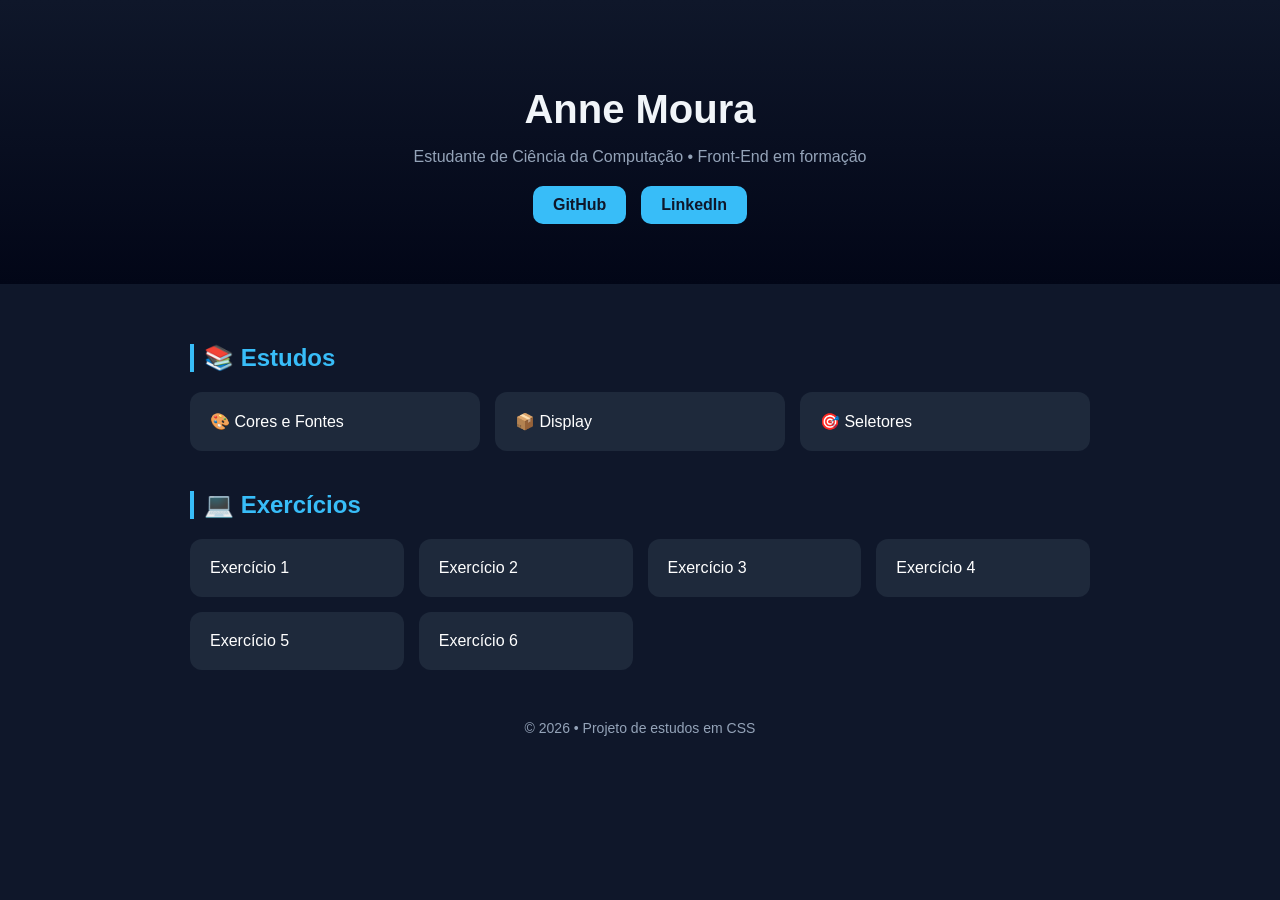
==== index.html @ 5f2bc6cf "corrige links dos exercícios em nova guia" ====
<!DOCTYPE html>
<html lang="pt-BR">
<head>
  <meta charset="UTF-8">
  <meta name="viewport" content="width=device-width, initial-scale=1.0">
  <title>Portfólio CSS</title>

  <style>
    body {
      margin: 0;
      font-family: Arial, sans-serif;
      background: #0f172a;
      color: #f1f5f9;
    }

    header {
      text-align: center;
      padding: 60px 20px;
      background: linear-gradient(180deg, #0f172a, #020617);
    }

    header h1 {
      font-size: 2.5rem;
      margin-bottom: 10px;
    }

    header p {
      color: #94a3b8;
    }

    .container {
      max-width: 900px;
      margin: auto;
      padding: 20px;
    }

    h2 {
      margin-top: 40px;
      margin-bottom: 20px;
      color: #38bdf8;
      border-left: 4px solid #38bdf8;
      padding-left: 10px;
    }

    .cards {
      display: grid;
      grid-template-columns: repeat(auto-fit, minmax(200px, 1fr));
      gap: 15px;
    }

    .card {
      background: #1e293b;
      padding: 20px;
      border-radius: 12px;
      text-decoration: none;
      color: white;
      transition: all 0.25s ease;
      box-shadow: 0 0 0 transparent;
    }

    .card:hover {
      transform: translateY(-8px) scale(1.02);
      background: #334155;
      box-shadow: 0 10px 25px rgba(0, 0, 0, 0.3);
    }

    .links {
      margin-top: 20px;
      display: flex;
      justify-content: center;
      gap: 15px;
    }

    .btn {
      display: inline-block;
      padding: 10px 20px;
      border-radius: 10px;
      background: #38bdf8;
      color: #0f172a;
      text-decoration: none;
      font-weight: bold;
      transition: all 0.2s ease;
    }

    .btn:hover {
      background: #0ea5e9;
      transform: scale(1.08);
    }

    footer {
      text-align: center;
      padding: 30px;
      color: #94a3b8;
      font-size: 14px;
    }
  </style>
</head>

<body>

  <header>
    <h1>Anne Moura</h1>
    <p>Estudante de Ciência da Computação • Front-End em formação</p>

    <div class="links">
      <a href="https://github.com/annemoura" target="_blank" rel="noopener noreferrer" class="btn">GitHub</a>
      <a href="https://www.linkedin.com/in/anne-moura-4a4567319" target="_blank" rel="noopener noreferrer" class="btn">LinkedIn</a>
    </div>
  </header>

  <div class="container">

    <h2>📚 Estudos</h2>
    <div class="cards">
      <a class="card" href="cores-fontes/index.html" target="_blank" rel="noopener noreferrer">🎨 Cores e Fontes</a>
      <a class="card" href="display/index.html" target="_blank" rel="noopener noreferrer">📦 Display</a>
      <a class="card" href="seletores/index.html" target="_blank" rel="noopener noreferrer">🎯 Seletores</a>
    </div>

    <h2>💻 Exercícios</h2>
    <div class="cards">
      <a class="card" href="exercico-css/exercicio-1/index.html" target="_blank" rel="noopener noreferrer">Exercício 1</a>
      <a class="card" href="exercico-css/exercicio-2/index.html" target="_blank" rel="noopener noreferrer">Exercício 2</a>
      <a class="card" href="exercico-css/exercicio-3/index.html" target="_blank" rel="noopener noreferrer">Exercício 3</a>
      <a class="card" href="exercico-css/exercicio-4/index.html" target="_blank" rel="noopener noreferrer">Exercício 4</a>
      <a class="card" href="exercico-css/exercicio-5/index.html" target="_blank" rel="noopener noreferrer">Exercício 5</a>
      <a class="card" href="exercico-css/exercicio-6/index.html" target="_blank" rel="noopener noreferrer">Exercício 6</a>
    </div>

  </div>

  <footer>
    © 2026 • Projeto de estudos em CSS
  </footer>

</body>
</html>
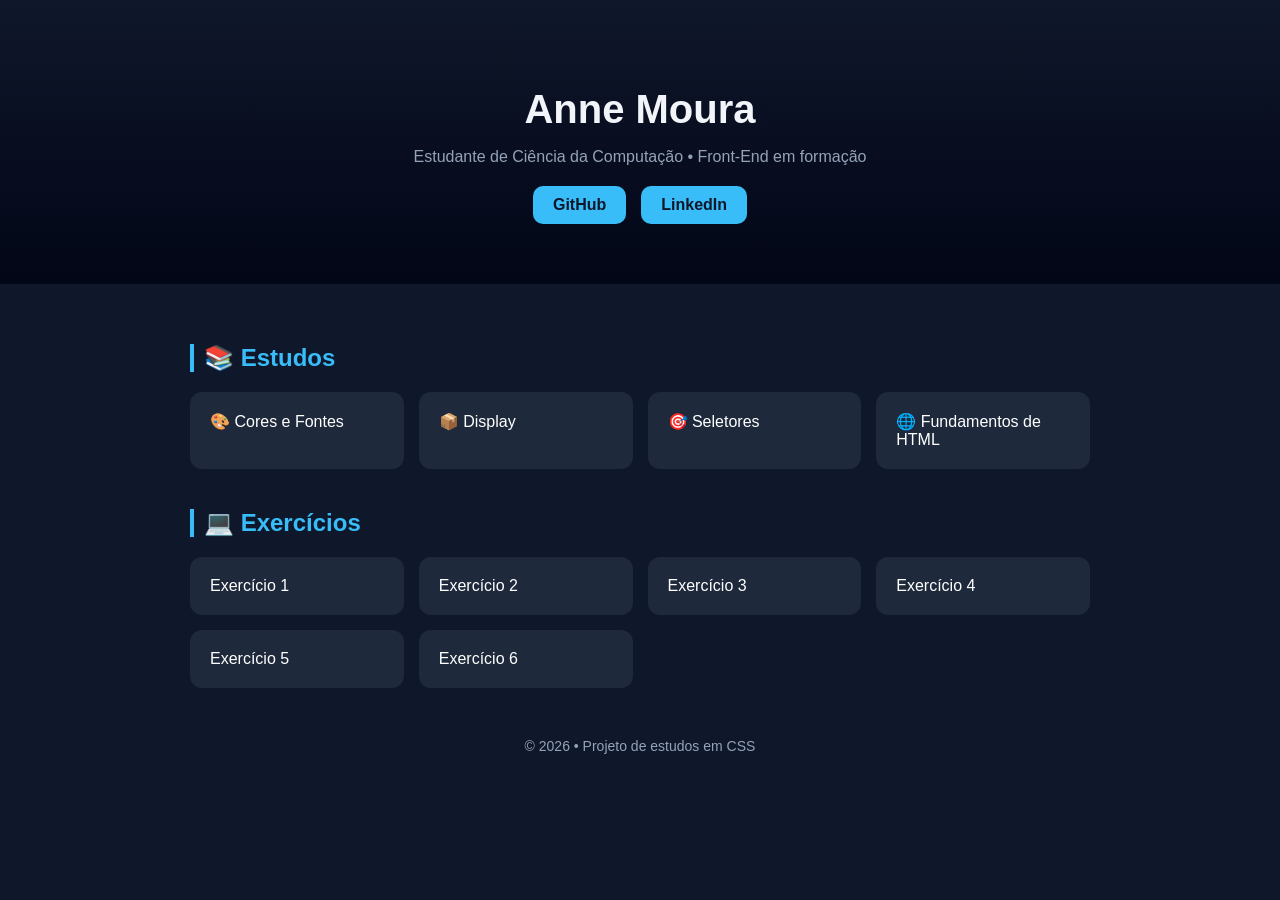
==== commit 8ca862da: "adiciona projeto HTML no portfólio" ====
--- a/index.html
+++ b/index.html
@@ -1,5 +1,6 @@
 <!DOCTYPE html>
 <html lang="pt-BR">
+
 <head>
   <meta charset="UTF-8">
   <meta name="viewport" content="width=device-width, initial-scale=1.0">
@@ -104,7 +105,8 @@
 
     <div class="links">
       <a href="https://github.com/annemoura" target="_blank" rel="noopener noreferrer" class="btn">GitHub</a>
-      <a href="https://www.linkedin.com/in/anne-moura-4a4567319" target="_blank" rel="noopener noreferrer" class="btn">LinkedIn</a>
+      <a href="https://www.linkedin.com/in/anne-moura-4a4567319" target="_blank" rel="noopener noreferrer"
+        class="btn">LinkedIn</a>
     </div>
   </header>
 
@@ -115,16 +117,26 @@
       <a class="card" href="cores-fontes/index.html" target="_blank" rel="noopener noreferrer">🎨 Cores e Fontes</a>
       <a class="card" href="display/index.html" target="_blank" rel="noopener noreferrer">📦 Display</a>
       <a class="card" href="seletores/index.html" target="_blank" rel="noopener noreferrer">🎯 Seletores</a>
+      <a class="card" href="https://annemoura.github.io/Fundamentos-html/" target="_blank" rel="noopener noreferrer">
+        🌐 Fundamentos de HTML
+      </a>
+
     </div>
 
     <h2>💻 Exercícios</h2>
     <div class="cards">
-      <a class="card" href="exercico-css/exercicio-1/index.html" target="_blank" rel="noopener noreferrer">Exercício 1</a>
-      <a class="card" href="exercico-css/exercicio-2/index.html" target="_blank" rel="noopener noreferrer">Exercício 2</a>
-      <a class="card" href="exercico-css/exercicio-3/index.html" target="_blank" rel="noopener noreferrer">Exercício 3</a>
-      <a class="card" href="exercico-css/exercicio-4/index.html" target="_blank" rel="noopener noreferrer">Exercício 4</a>
-      <a class="card" href="exercico-css/exercicio-5/index.html" target="_blank" rel="noopener noreferrer">Exercício 5</a>
-      <a class="card" href="exercico-css/exercicio-6/index.html" target="_blank" rel="noopener noreferrer">Exercício 6</a>
+      <a class="card" href="exercico-css/exercicio-1/index.html" target="_blank" rel="noopener noreferrer">Exercício
+        1</a>
+      <a class="card" href="exercico-css/exercicio-2/index.html" target="_blank" rel="noopener noreferrer">Exercício
+        2</a>
+      <a class="card" href="exercico-css/exercicio-3/index.html" target="_blank" rel="noopener noreferrer">Exercício
+        3</a>
+      <a class="card" href="exercico-css/exercicio-4/index.html" target="_blank" rel="noopener noreferrer">Exercício
+        4</a>
+      <a class="card" href="exercico-css/exercicio-5/index.html" target="_blank" rel="noopener noreferrer">Exercício
+        5</a>
+      <a class="card" href="exercico-css/exercicio-6/index.html" target="_blank" rel="noopener noreferrer">Exercício
+        6</a>
     </div>
 
   </div>
@@ -134,4 +146,5 @@
   </footer>
 
 </body>
+
 </html>
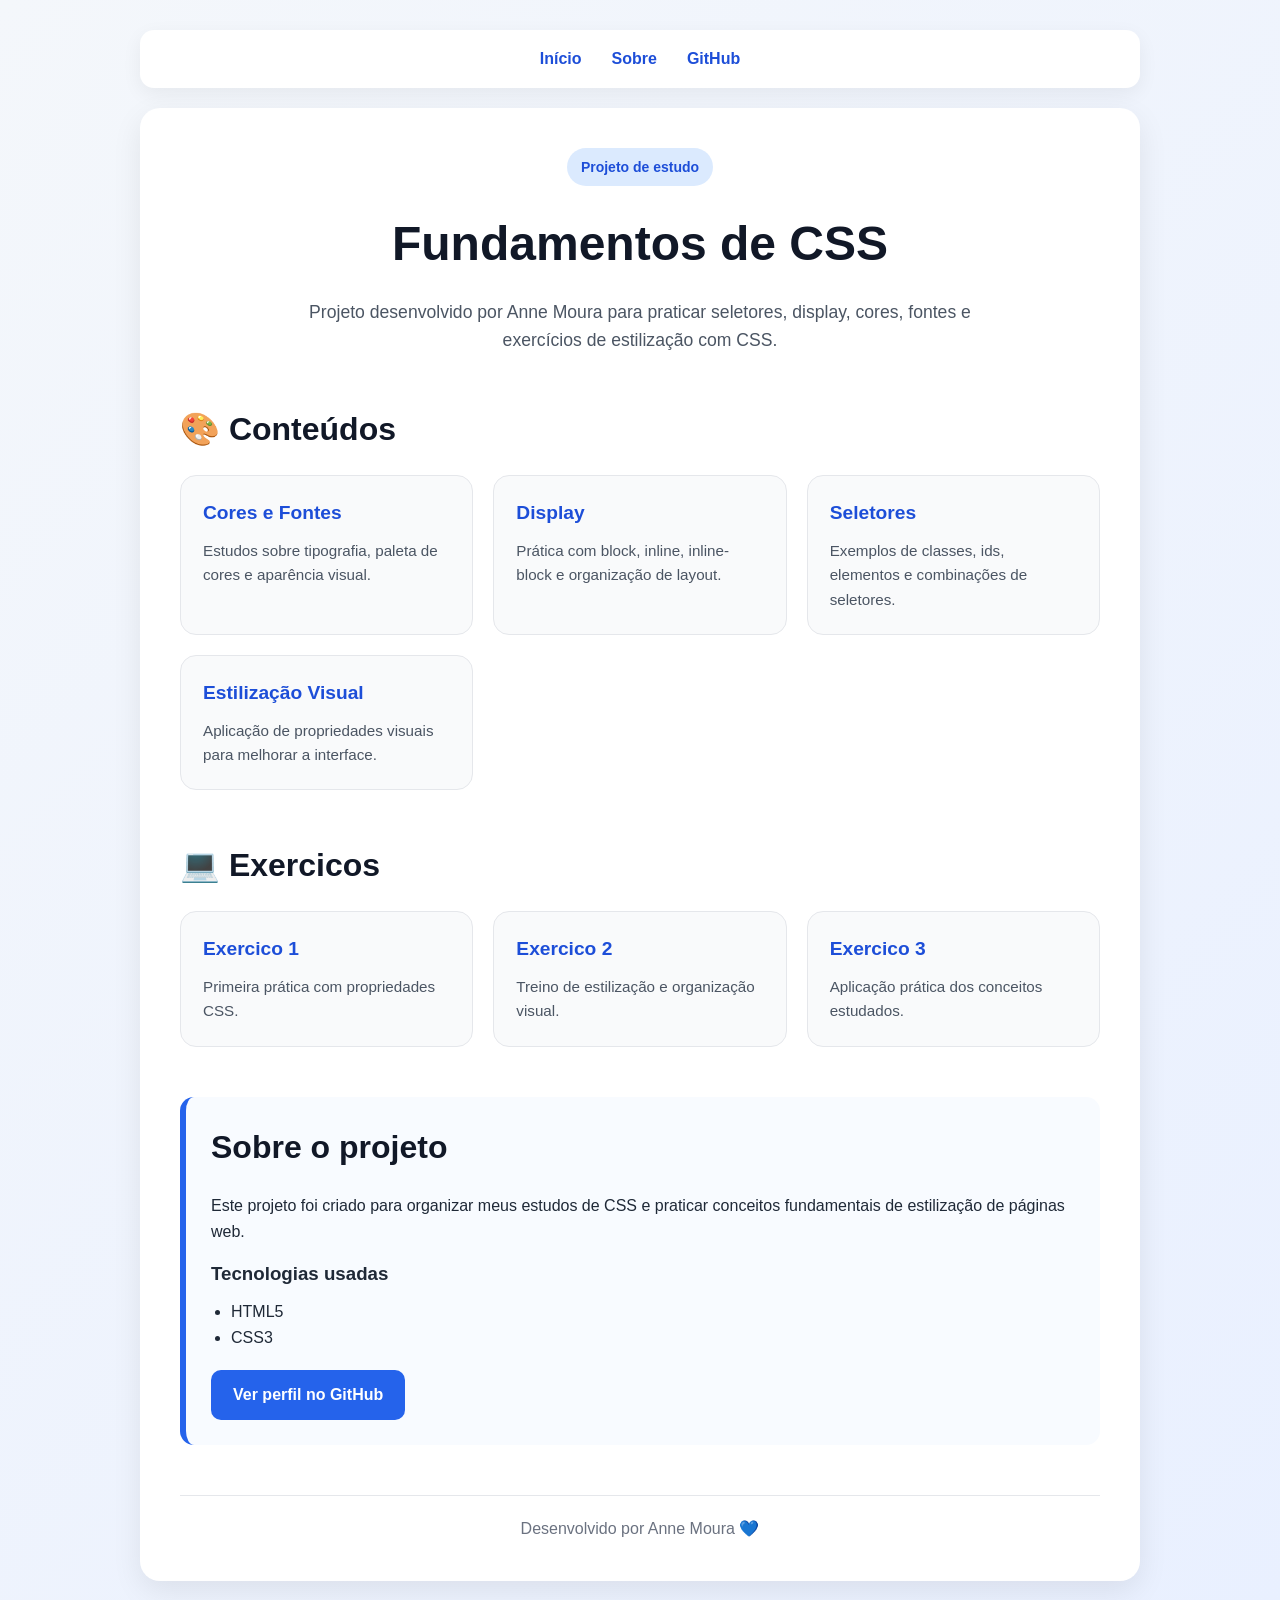
==== commit 78c07c75: "Atualiza página principal do portfolio CSS" ====
--- a/index.html
+++ b/index.html
@@ -1,150 +1,96 @@
 <!DOCTYPE html>
 <html lang="pt-BR">
-
 <head>
   <meta charset="UTF-8">
   <meta name="viewport" content="width=device-width, initial-scale=1.0">
-  <title>Portfólio CSS</title>
+  <title>Fundamentos de CSS</title>
+  <link rel="stylesheet" href="style.css">
+</head>
+<body>
+  <nav class="navbar">
+    <a href="index.html">Início</a>
+    <a href="#sobre">Sobre</a>
+    <a href="https://github.com/annemoura" target="_blank">GitHub</a>
+  </nav>
 
-  <style>
-    body {
-      margin: 0;
-      font-family: Arial, sans-serif;
-      background: #0f172a;
-      color: #f1f5f9;
-    }
+  <main class="container">
+    <header class="hero">
+      <span class="tag">Projeto de estudo</span>
+      <h1>Fundamentos de CSS</h1>
+      <p class="descricao">
+        Projeto desenvolvido por Anne Moura para praticar seletores, display,
+        cores, fontes e exercícios de estilização com CSS.
+      </p>
+    </header>
 
-    header {
-      text-align: center;
-      padding: 60px 20px;
-      background: linear-gradient(180deg, #0f172a, #020617);
-    }
+    <section class="conteudos">
+      <h2>🎨 Conteúdos</h2>
 
-    header h1 {
-      font-size: 2.5rem;
-      margin-bottom: 10px;
-    }
+      <div class="grid-cards">
+        <a class="card" href="cores-fontes/index.html">
+          <h3>Cores e Fontes</h3>
+          <p>Estudos sobre tipografia, paleta de cores e aparência visual.</p>
+        </a>
 
-    header p {
-      color: #94a3b8;
-    }
+        <a class="card" href="display/index.html">
+          <h3>Display</h3>
+          <p>Prática com block, inline, inline-block e organização de layout.</p>
+        </a>
 
-    .container {
-      max-width: 900px;
-      margin: auto;
-      padding: 20px;
-    }
+        <a class="card" href="seletores/index.html">
+          <h3>Seletores</h3>
+          <p>Exemplos de classes, ids, elementos e combinações de seletores.</p>
+        </a>
 
-    h2 {
-      margin-top: 40px;
-      margin-bottom: 20px;
-      color: #38bdf8;
-      border-left: 4px solid #38bdf8;
-      padding-left: 10px;
-    }
+        <a class="card" href="cores-fontes/index.html">
+          <h3>Estilização Visual</h3>
+          <p>Aplicação de propriedades visuais para melhorar a interface.</p>
+        </a>
+      </div>
+    </section>
 
-    .cards {
-      display: grid;
-      grid-template-columns: repeat(auto-fit, minmax(200px, 1fr));
-      gap: 15px;
-    }
+    <section class="conteudos">
+      <h2>💻 Exercicos</h2>
 
-    .card {
-      background: #1e293b;
-      padding: 20px;
-      border-radius: 12px;
-      text-decoration: none;
-      color: white;
-      transition: all 0.25s ease;
-      box-shadow: 0 0 0 transparent;
-    }
+      <div class="grid-cards">
+        <a class="card" href="exercico-css/exercico-1/index.html" target="_blank">
+          <h3>Exercico 1</h3>
+          <p>Primeira prática com propriedades CSS.</p>
+        </a>
 
-    .card:hover {
-      transform: translateY(-8px) scale(1.02);
-      background: #334155;
-      box-shadow: 0 10px 25px rgba(0, 0, 0, 0.3);
-    }
+        <a class="card" href="exercico-css/exercico-2/index.html" target="_blank">
+          <h3>Exercico 2</h3>
+          <p>Treino de estilização e organização visual.</p>
+        </a>
 
-    .links {
-      margin-top: 20px;
-      display: flex;
-      justify-content: center;
-      gap: 15px;
-    }
+        <a class="card" href="exercico-css/exercico-3/index.html" target="_blank">
+          <h3>Exercico 3</h3>
+          <p>Aplicação prática dos conceitos estudados.</p>
+        </a>
+      </div>
+    </section>
 
-    .btn {
-      display: inline-block;
-      padding: 10px 20px;
-      border-radius: 10px;
-      background: #38bdf8;
-      color: #0f172a;
-      text-decoration: none;
-      font-weight: bold;
-      transition: all 0.2s ease;
-    }
+    <section class="sobre" id="sobre">
+      <h2>Sobre o projeto</h2>
+      <p>
+        Este projeto foi criado para organizar meus estudos de CSS e praticar
+        conceitos fundamentais de estilização de páginas web.
+      </p>
 
-    .btn:hover {
-      background: #0ea5e9;
-      transform: scale(1.08);
-    }
+      <h3>Tecnologias usadas</h3>
+      <ul>
+        <li>HTML5</li>
+        <li>CSS3</li>
+      </ul>
 
-    footer {
-      text-align: center;
-      padding: 30px;
-      color: #94a3b8;
-      font-size: 14px;
-    }
-  </style>
-</head>
+      <a href="https://github.com/annemoura" target="_blank" class="botao">
+        Ver perfil no GitHub
+      </a>
+    </section>
 
-<body>
-
-  <header>
-    <h1>Anne Moura</h1>
-    <p>Estudante de Ciência da Computação • Front-End em formação</p>
-
-    <div class="links">
-      <a href="https://github.com/annemoura" target="_blank" rel="noopener noreferrer" class="btn">GitHub</a>
-      <a href="https://www.linkedin.com/in/anne-moura-4a4567319" target="_blank" rel="noopener noreferrer"
-        class="btn">LinkedIn</a>
-    </div>
-  </header>
-
-  <div class="container">
-
-    <h2>📚 Estudos</h2>
-    <div class="cards">
-      <a class="card" href="cores-fontes/index.html" target="_blank" rel="noopener noreferrer">🎨 Cores e Fontes</a>
-      <a class="card" href="display/index.html" target="_blank" rel="noopener noreferrer">📦 Display</a>
-      <a class="card" href="seletores/index.html" target="_blank" rel="noopener noreferrer">🎯 Seletores</a>
-      <a class="card" href="https://annemoura.github.io/Fundamentos-html/" target="_blank" rel="noopener noreferrer">
-        🌐 Fundamentos de HTML
-      </a>
-
-    </div>
-
-    <h2>💻 Exercícios</h2>
-    <div class="cards">
-      <a class="card" href="exercico-css/exercicio-1/index.html" target="_blank" rel="noopener noreferrer">Exercício
-        1</a>
-      <a class="card" href="exercico-css/exercicio-2/index.html" target="_blank" rel="noopener noreferrer">Exercício
-        2</a>
-      <a class="card" href="exercico-css/exercicio-3/index.html" target="_blank" rel="noopener noreferrer">Exercício
-        3</a>
-      <a class="card" href="exercico-css/exercicio-4/index.html" target="_blank" rel="noopener noreferrer">Exercício
-        4</a>
-      <a class="card" href="exercico-css/exercicio-5/index.html" target="_blank" rel="noopener noreferrer">Exercício
-        5</a>
-      <a class="card" href="exercico-css/exercicio-6/index.html" target="_blank" rel="noopener noreferrer">Exercício
-        6</a>
-    </div>
-
-  </div>
-
-  <footer>
-    © 2026 • Projeto de estudos em CSS
-  </footer>
-
+    <footer class="rodape">
+      <p>Desenvolvido por Anne Moura 💙</p>
+    </footer>
+  </main>
 </body>
-
 </html>
--- a/style.css
+++ b/style.css
@@ -0,0 +1,194 @@
+* {
+  margin: 0;
+  padding: 0;
+  box-sizing: border-box;
+}
+
+html {
+  scroll-behavior: smooth;
+}
+
+body {
+  font-family: Arial, Helvetica, sans-serif;
+  background: linear-gradient(135deg, #f4f7fb, #e9f0ff);
+  color: #1f2937;
+  line-height: 1.6;
+  padding: 30px 20px;
+}
+
+.navbar {
+  max-width: 1000px;
+  margin: 0 auto 20px;
+  background: #ffffff;
+  border-radius: 14px;
+  padding: 16px 24px;
+  box-shadow: 0 6px 20px rgba(0, 0, 0, 0.06);
+  display: flex;
+  justify-content: center;
+  gap: 30px;
+  flex-wrap: wrap;
+}
+
+.navbar a {
+  text-decoration: none;
+  color: #1d4ed8;
+  font-weight: bold;
+  transition: 0.2s ease;
+}
+
+.navbar a:hover {
+  color: #0f3ea8;
+  text-decoration: underline;
+}
+
+.container {
+  max-width: 1000px;
+  margin: 0 auto;
+  background: #ffffff;
+  border-radius: 20px;
+  padding: 40px;
+  box-shadow: 0 10px 30px rgba(0, 0, 0, 0.08);
+}
+
+.hero {
+  text-align: center;
+  margin-bottom: 50px;
+}
+
+.tag {
+  display: inline-block;
+  background-color: #dbeafe;
+  color: #1d4ed8;
+  font-size: 14px;
+  font-weight: bold;
+  padding: 8px 14px;
+  border-radius: 999px;
+  margin-bottom: 20px;
+}
+
+.hero h1 {
+  font-size: 3rem;
+  color: #111827;
+  margin-bottom: 15px;
+}
+
+.descricao {
+  font-size: 1.1rem;
+  color: #4b5563;
+  max-width: 700px;
+  margin: 0 auto;
+}
+
+.conteudos {
+  margin-bottom: 50px;
+}
+
+.conteudos h2,
+.sobre h2 {
+  font-size: 2rem;
+  margin-bottom: 20px;
+  color: #111827;
+}
+
+.grid-cards {
+  display: grid;
+  grid-template-columns: repeat(auto-fit, minmax(220px, 1fr));
+  gap: 20px;
+}
+
+.card {
+  background: #f9fafb;
+  border: 1px solid #e5e7eb;
+  border-radius: 16px;
+  padding: 22px;
+  text-decoration: none;
+  color: inherit;
+  transition: transform 0.25s ease, box-shadow 0.25s ease, border-color 0.25s ease;
+}
+
+.card:hover {
+  transform: translateY(-6px);
+  box-shadow: 0 10px 20px rgba(29, 78, 216, 0.12);
+  border-color: #93c5fd;
+}
+
+.card h3 {
+  color: #1d4ed8;
+  margin-bottom: 10px;
+  font-size: 1.2rem;
+}
+
+.card p {
+  color: #4b5563;
+  font-size: 0.95rem;
+}
+
+.sobre {
+  background: #f8fbff;
+  border-left: 6px solid #2563eb;
+  padding: 25px;
+  border-radius: 14px;
+  margin-bottom: 50px;
+}
+
+.sobre p {
+  margin-bottom: 15px;
+}
+
+.sobre h3 {
+  margin-bottom: 10px;
+  color: #1f2937;
+}
+
+.sobre ul {
+  margin-left: 20px;
+  margin-bottom: 20px;
+}
+
+.botao {
+  display: inline-block;
+  background: #2563eb;
+  color: white;
+  text-decoration: none;
+  padding: 12px 22px;
+  border-radius: 10px;
+  font-weight: bold;
+  transition: background 0.25s ease, transform 0.25s ease;
+}
+
+.botao:hover {
+  background: #1d4ed8;
+  transform: scale(1.03);
+}
+
+.rodape {
+  text-align: center;
+  margin-top: 40px;
+  padding-top: 20px;
+  border-top: 1px solid #e5e7eb;
+  color: #6b7280;
+}
+
+@media (max-width: 768px) {
+  body {
+    padding: 20px 14px;
+  }
+
+  .container {
+    padding: 25px;
+  }
+
+  .hero h1 {
+    font-size: 2.2rem;
+  }
+
+  .conteudos h2,
+  .sobre h2 {
+    font-size: 1.5rem;
+  }
+
+  .navbar {
+    gap: 16px;
+    padding: 14px;
+  }
+}
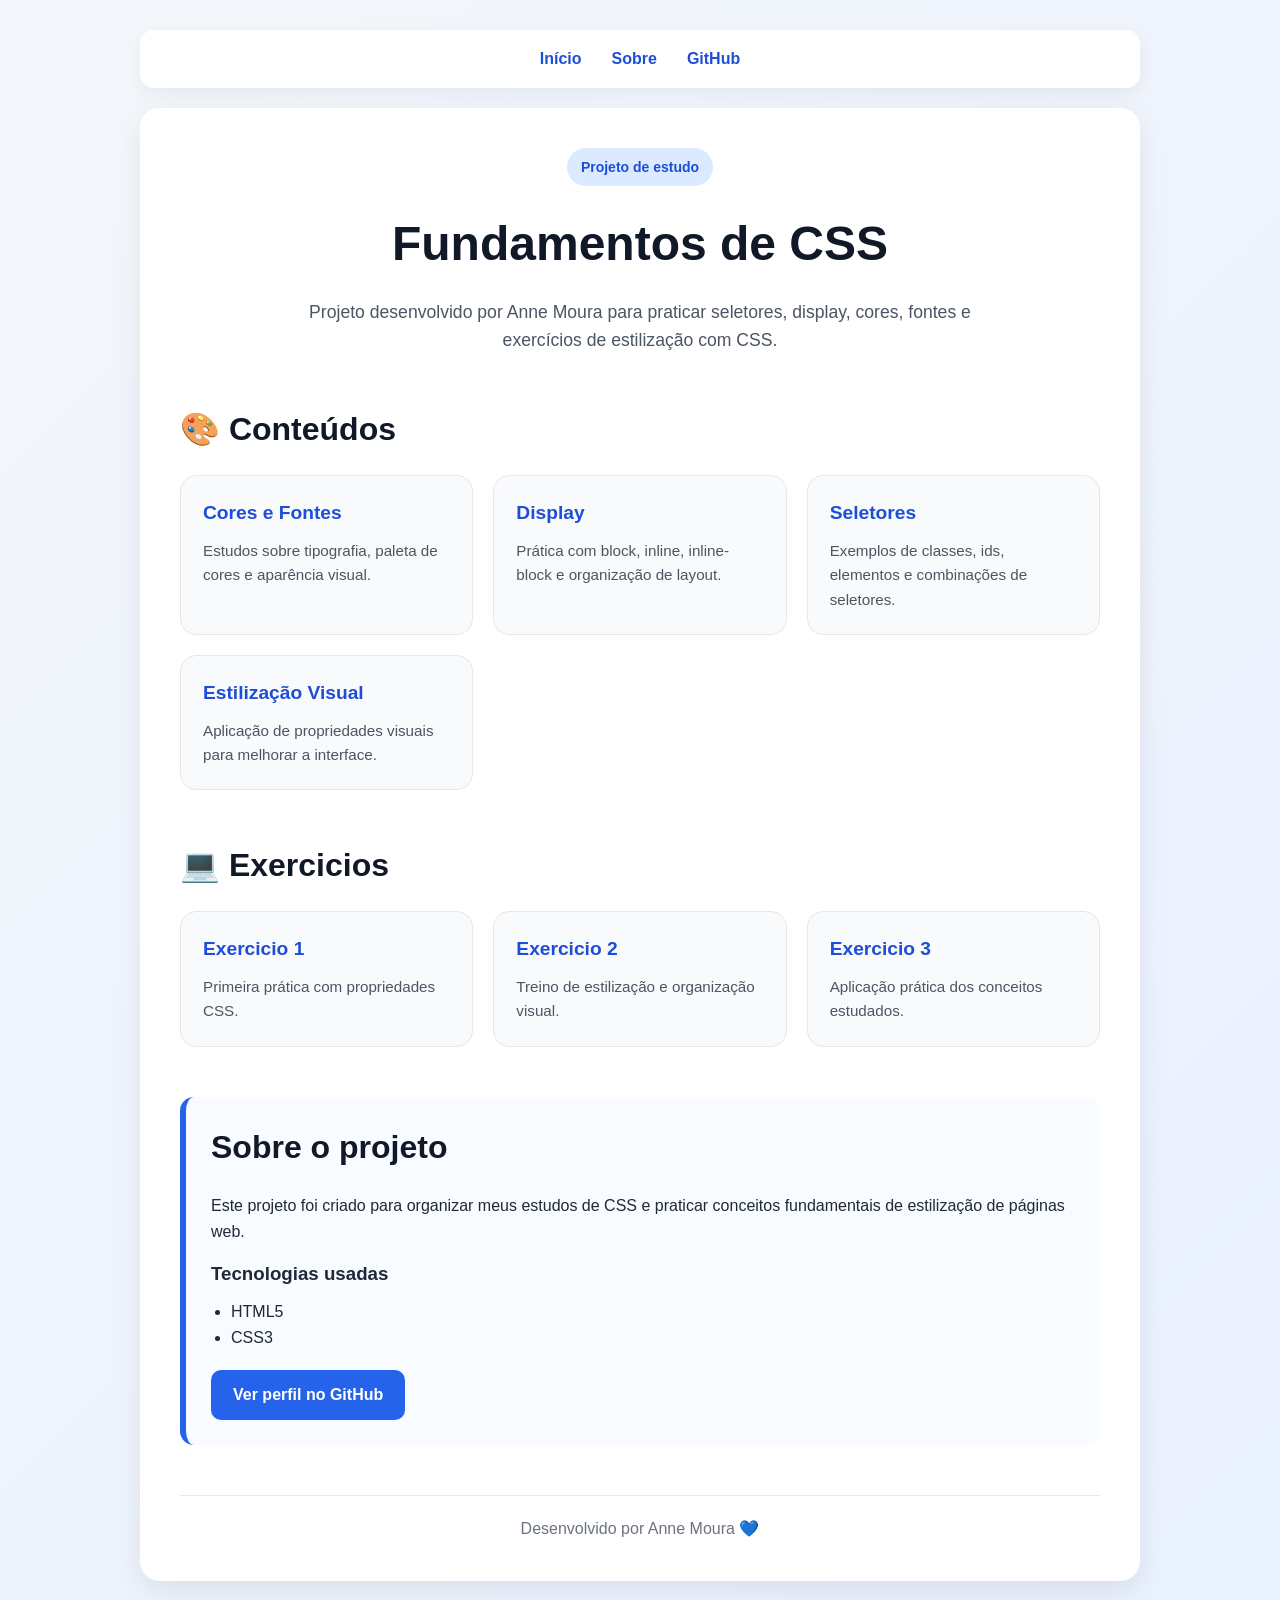
==== commit ec1c94fd: "Corrige links exercicios" ====
--- a/index.html
+++ b/index.html
@@ -7,6 +7,7 @@
   <link rel="stylesheet" href="style.css">
 </head>
 <body>
+
   <nav class="navbar">
     <a href="index.html">Início</a>
     <a href="#sobre">Sobre</a>
@@ -14,6 +15,7 @@
   </nav>
 
   <main class="container">
+
     <header class="hero">
       <span class="tag">Projeto de estudo</span>
       <h1>Fundamentos de CSS</h1>
@@ -27,6 +29,7 @@
       <h2>🎨 Conteúdos</h2>
 
       <div class="grid-cards">
+
         <a class="card" href="cores-fontes/index.html">
           <h3>Cores e Fontes</h3>
           <p>Estudos sobre tipografia, paleta de cores e aparência visual.</p>
@@ -42,31 +45,36 @@
           <p>Exemplos de classes, ids, elementos e combinações de seletores.</p>
         </a>
 
-        <a class="card" href="cores-fontes/index.html">
+        
+        <a class="card" href="css-inline-externo-interno/index.html">
           <h3>Estilização Visual</h3>
           <p>Aplicação de propriedades visuais para melhorar a interface.</p>
         </a>
+
       </div>
     </section>
 
     <section class="conteudos">
-      <h2>💻 Exercicos</h2>
+      <h2>💻 Exercicios</h2>
 
       <div class="grid-cards">
-        <a class="card" href="exercico-css/exercico-1/index.html" target="_blank">
-          <h3>Exercico 1</h3>
+
+        
+        <a class="card" href="exercicio-css/exercicio-1/index.html" target="_blank">
+          <h3>Exercicio 1</h3>
           <p>Primeira prática com propriedades CSS.</p>
         </a>
 
-        <a class="card" href="exercico-css/exercico-2/index.html" target="_blank">
-          <h3>Exercico 2</h3>
+        <a class="card" href="exercicio-css/exercicio-2/index.html" target="_blank">
+          <h3>Exercicio 2</h3>
           <p>Treino de estilização e organização visual.</p>
         </a>
 
-        <a class="card" href="exercico-css/exercico-3/index.html" target="_blank">
-          <h3>Exercico 3</h3>
+        <a class="card" href="exercicio-css/exercicio-3/index.html" target="_blank">
+          <h3>Exercicio 3</h3>
           <p>Aplicação prática dos conceitos estudados.</p>
         </a>
+
       </div>
     </section>
 
@@ -91,6 +99,8 @@
     <footer class="rodape">
       <p>Desenvolvido por Anne Moura 💙</p>
     </footer>
+
   </main>
+
 </body>
 </html>
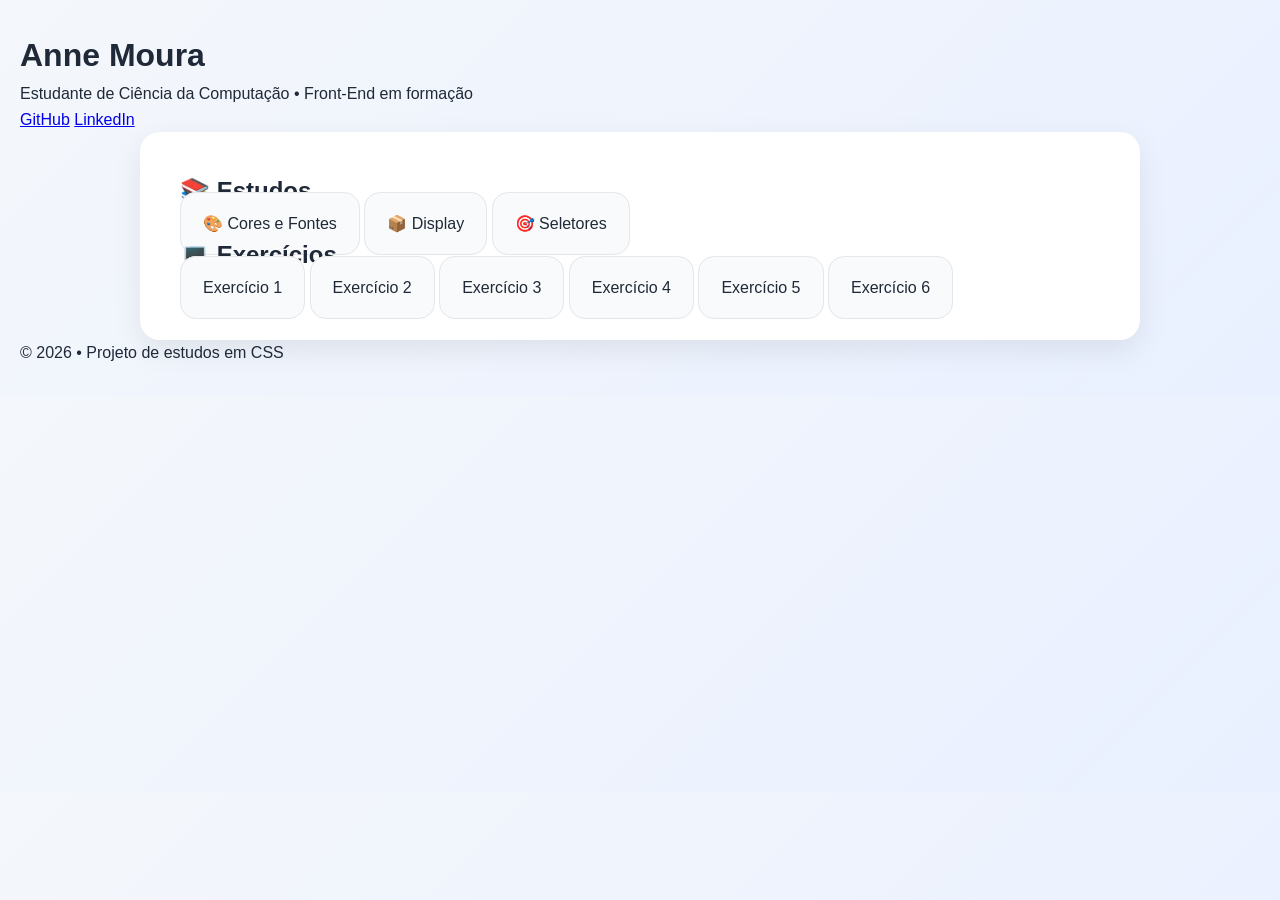
==== commit 1f6a1f0c: "Corrige links exercicios" ====
--- a/index.html
+++ b/index.html
@@ -3,104 +3,48 @@
 <head>
   <meta charset="UTF-8">
   <meta name="viewport" content="width=device-width, initial-scale=1.0">
-  <title>Fundamentos de CSS</title>
+  <title>Portfólio CSS</title>
+
   <link rel="stylesheet" href="style.css">
 </head>
+
 <body>
 
-  <nav class="navbar">
-    <a href="index.html">Início</a>
-    <a href="#sobre">Sobre</a>
-    <a href="https://github.com/annemoura" target="_blank">GitHub</a>
-  </nav>
+  <header>
+    <h1>Anne Moura</h1>
+    <p>Estudante de Ciência da Computação • Front-End em formação</p>
 
-  <main class="container">
+    <div class="links">
+      <a href="https://github.com/annemoura" target="_blank" rel="noopener noreferrer" class="btn">GitHub</a>
+      <a href="https://www.linkedin.com/in/anne-moura-4a4567319" target="_blank" rel="noopener noreferrer" class="btn">LinkedIn</a>
+    </div>
+  </header>
 
-    <header class="hero">
-      <span class="tag">Projeto de estudo</span>
-      <h1>Fundamentos de CSS</h1>
-      <p class="descricao">
-        Projeto desenvolvido por Anne Moura para praticar seletores, display,
-        cores, fontes e exercícios de estilização com CSS.
-      </p>
-    </header>
+  <div class="container">
 
-    <section class="conteudos">
-      <h2>🎨 Conteúdos</h2>
+    <h2>📚 Estudos</h2>
+    <div class="cards">
+      <a class="card" href="cores-fontes/index.html" target="_blank" rel="noopener noreferrer">🎨 Cores e Fontes</a>
+      <a class="card" href="display/index.html" target="_blank" rel="noopener noreferrer">📦 Display</a>
+      <a class="card" href="seletores/index.html" target="_blank" rel="noopener noreferrer">🎯 Seletores</a>
+      
+    </div>
 
-      <div class="grid-cards">
+    <h2>💻 Exercícios</h2>
+    <div class="cards">
+      <a class="card" href="exercico-css/exercicio-1/index.html" target="_blank" rel="noopener noreferrer">Exercício 1</a>
+      <a class="card" href="exercico-css/exercicio-2/index.html" target="_blank" rel="noopener noreferrer">Exercício 2</a>
+      <a class="card" href="exercico-css/exercicio-3/index.html" target="_blank" rel="noopener noreferrer">Exercício 3</a>
+      <a class="card" href="exercico-css/exercicio-4/index.html" target="_blank" rel="noopener noreferrer">Exercício 4</a>
+      <a class="card" href="exercico-css/exercicio-5/index.html" target="_blank" rel="noopener noreferrer">Exercício 5</a>
+      <a class="card" href="exercico-css/exercicio-6/index.html" target="_blank" rel="noopener noreferrer">Exercício 6</a>
+    </div>
 
-        <a class="card" href="cores-fontes/index.html">
-          <h3>Cores e Fontes</h3>
-          <p>Estudos sobre tipografia, paleta de cores e aparência visual.</p>
-        </a>
+  </div>
 
-        <a class="card" href="display/index.html">
-          <h3>Display</h3>
-          <p>Prática com block, inline, inline-block e organização de layout.</p>
-        </a>
-
-        <a class="card" href="seletores/index.html">
-          <h3>Seletores</h3>
-          <p>Exemplos de classes, ids, elementos e combinações de seletores.</p>
-        </a>
-
-        
-        <a class="card" href="css-inline-externo-interno/index.html">
-          <h3>Estilização Visual</h3>
-          <p>Aplicação de propriedades visuais para melhorar a interface.</p>
-        </a>
-
-      </div>
-    </section>
-
-    <section class="conteudos">
-      <h2>💻 Exercicios</h2>
-
-      <div class="grid-cards">
-
-        
-        <a class="card" href="exercicio-css/exercicio-1/index.html" target="_blank">
-          <h3>Exercicio 1</h3>
-          <p>Primeira prática com propriedades CSS.</p>
-        </a>
-
-        <a class="card" href="exercicio-css/exercicio-2/index.html" target="_blank">
-          <h3>Exercicio 2</h3>
-          <p>Treino de estilização e organização visual.</p>
-        </a>
-
-        <a class="card" href="exercicio-css/exercicio-3/index.html" target="_blank">
-          <h3>Exercicio 3</h3>
-          <p>Aplicação prática dos conceitos estudados.</p>
-        </a>
-
-      </div>
-    </section>
-
-    <section class="sobre" id="sobre">
-      <h2>Sobre o projeto</h2>
-      <p>
-        Este projeto foi criado para organizar meus estudos de CSS e praticar
-        conceitos fundamentais de estilização de páginas web.
-      </p>
-
-      <h3>Tecnologias usadas</h3>
-      <ul>
-        <li>HTML5</li>
-        <li>CSS3</li>
-      </ul>
-
-      <a href="https://github.com/annemoura" target="_blank" class="botao">
-        Ver perfil no GitHub
-      </a>
-    </section>
-
-    <footer class="rodape">
-      <p>Desenvolvido por Anne Moura 💙</p>
-    </footer>
-
-  </main>
+  <footer>
+    © 2026 • Projeto de estudos em CSS
+  </footer>
 
 </body>
 </html>
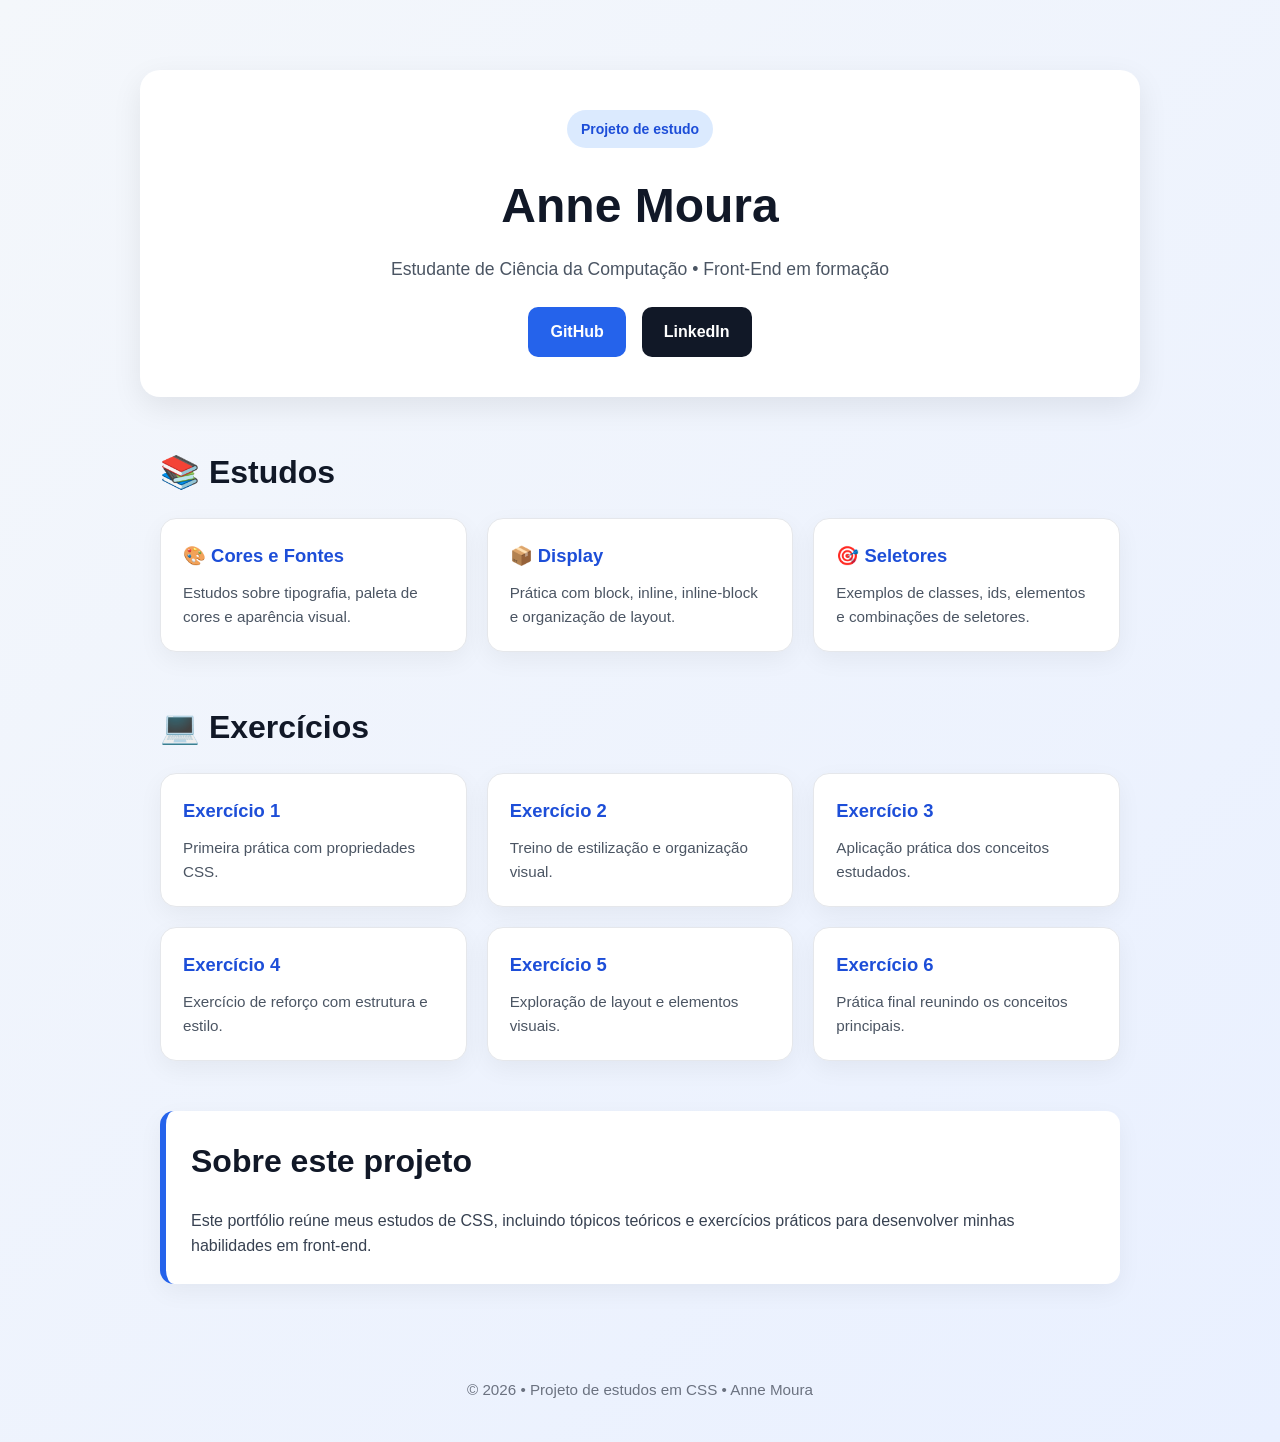
==== commit 2e48ef1a: "Atualiza portfolio CSS" ====
--- a/index.html
+++ b/index.html
@@ -4,46 +4,92 @@
   <meta charset="UTF-8">
   <meta name="viewport" content="width=device-width, initial-scale=1.0">
   <title>Portfólio CSS</title>
-
   <link rel="stylesheet" href="style.css">
 </head>
-
 <body>
 
   <header>
-    <h1>Anne Moura</h1>
-    <p>Estudante de Ciência da Computação • Front-End em formação</p>
+    <div class="hero">
+      <span class="tag">Projeto de estudo</span>
+      <h1>Anne Moura</h1>
+      <p>Estudante de Ciência da Computação • Front-End em formação</p>
 
-    <div class="links">
-      <a href="https://github.com/annemoura" target="_blank" rel="noopener noreferrer" class="btn">GitHub</a>
-      <a href="https://www.linkedin.com/in/anne-moura-4a4567319" target="_blank" rel="noopener noreferrer" class="btn">LinkedIn</a>
+      <div class="links">
+        <a href="https://github.com/annemoura" target="_blank" rel="noopener noreferrer" class="btn">GitHub</a>
+        <a href="https://www.linkedin.com/in/anne-moura-4a4567319" target="_blank" rel="noopener noreferrer" class="btn btn-secundario">LinkedIn</a>
+      </div>
     </div>
   </header>
 
-  <div class="container">
+  <main class="container">
 
-    <h2>📚 Estudos</h2>
-    <div class="cards">
-      <a class="card" href="cores-fontes/index.html" target="_blank" rel="noopener noreferrer">🎨 Cores e Fontes</a>
-      <a class="card" href="display/index.html" target="_blank" rel="noopener noreferrer">📦 Display</a>
-      <a class="card" href="seletores/index.html" target="_blank" rel="noopener noreferrer">🎯 Seletores</a>
-      
-    </div>
+    <section class="bloco">
+      <h2>📚 Estudos</h2>
+      <div class="cards">
+        <a class="card" href="cores-fontes/index.html" target="_blank" rel="noopener noreferrer">
+          <h3>🎨 Cores e Fontes</h3>
+          <p>Estudos sobre tipografia, paleta de cores e aparência visual.</p>
+        </a>
 
-    <h2>💻 Exercícios</h2>
-    <div class="cards">
-      <a class="card" href="exercico-css/exercicio-1/index.html" target="_blank" rel="noopener noreferrer">Exercício 1</a>
-      <a class="card" href="exercico-css/exercicio-2/index.html" target="_blank" rel="noopener noreferrer">Exercício 2</a>
-      <a class="card" href="exercico-css/exercicio-3/index.html" target="_blank" rel="noopener noreferrer">Exercício 3</a>
-      <a class="card" href="exercico-css/exercicio-4/index.html" target="_blank" rel="noopener noreferrer">Exercício 4</a>
-      <a class="card" href="exercico-css/exercicio-5/index.html" target="_blank" rel="noopener noreferrer">Exercício 5</a>
-      <a class="card" href="exercico-css/exercicio-6/index.html" target="_blank" rel="noopener noreferrer">Exercício 6</a>
-    </div>
+        <a class="card" href="display/index.html" target="_blank" rel="noopener noreferrer">
+          <h3>📦 Display</h3>
+          <p>Prática com block, inline, inline-block e organização de layout.</p>
+        </a>
 
-  </div>
+        <a class="card" href="seletores/index.html" target="_blank" rel="noopener noreferrer">
+          <h3>🎯 Seletores</h3>
+          <p>Exemplos de classes, ids, elementos e combinações de seletores.</p>
+        </a>
+      </div>
+    </section>
+
+    <section class="bloco">
+      <h2>💻 Exercícios</h2>
+      <div class="cards">
+        <a class="card" href="exercico-css/exercicio-1/index.html" target="_blank" rel="noopener noreferrer">
+          <h3>Exercício 1</h3>
+          <p>Primeira prática com propriedades CSS.</p>
+        </a>
+
+        <a class="card" href="exercico-css/exercicio-2/index.html" target="_blank" rel="noopener noreferrer">
+          <h3>Exercício 2</h3>
+          <p>Treino de estilização e organização visual.</p>
+        </a>
+
+        <a class="card" href="exercico-css/exercicio-3/index.html" target="_blank" rel="noopener noreferrer">
+          <h3>Exercício 3</h3>
+          <p>Aplicação prática dos conceitos estudados.</p>
+        </a>
+
+        <a class="card" href="exercico-css/exercicio-4/index.html" target="_blank" rel="noopener noreferrer">
+          <h3>Exercício 4</h3>
+          <p>Exercício de reforço com estrutura e estilo.</p>
+        </a>
+
+        <a class="card" href="exercico-css/exercicio-5/index.html" target="_blank" rel="noopener noreferrer">
+          <h3>Exercício 5</h3>
+          <p>Exploração de layout e elementos visuais.</p>
+        </a>
+
+        <a class="card" href="exercico-css/exercicio-6/index.html" target="_blank" rel="noopener noreferrer">
+          <h3>Exercício 6</h3>
+          <p>Prática final reunindo os conceitos principais.</p>
+        </a>
+      </div>
+    </section>
+
+    <section class="sobre">
+      <h2>Sobre este projeto</h2>
+      <p>
+        Este portfólio reúne meus estudos de CSS, incluindo tópicos teóricos e
+        exercícios práticos para desenvolver minhas habilidades em front-end.
+      </p>
+    </section>
+
+  </main>
 
   <footer>
-    © 2026 • Projeto de estudos em CSS
+    <p>© 2026 • Projeto de estudos em CSS • Anne Moura</p>
   </footer>
 
 </body>
--- a/style.css
+++ b/style.css
@@ -13,46 +13,21 @@
   background: linear-gradient(135deg, #f4f7fb, #e9f0ff);
   color: #1f2937;
   line-height: 1.6;
-  padding: 30px 20px;
+  min-height: 100vh;
 }
 
-.navbar {
-  max-width: 1000px;
-  margin: 0 auto 20px;
-  background: #ffffff;
-  border-radius: 14px;
-  padding: 16px 24px;
-  box-shadow: 0 6px 20px rgba(0, 0, 0, 0.06);
-  display: flex;
-  justify-content: center;
-  gap: 30px;
-  flex-wrap: wrap;
+header {
+  padding: 70px 20px 50px;
 }
 
-.navbar a {
-  text-decoration: none;
-  color: #1d4ed8;
-  font-weight: bold;
-  transition: 0.2s ease;
-}
-
-.navbar a:hover {
-  color: #0f3ea8;
-  text-decoration: underline;
-}
-
-.container {
+.hero {
   max-width: 1000px;
   margin: 0 auto;
   background: #ffffff;
   border-radius: 20px;
   padding: 40px;
   box-shadow: 0 10px 30px rgba(0, 0, 0, 0.08);
-}
-
-.hero {
   text-align: center;
-  margin-bottom: 50px;
 }
 
 .tag {
@@ -69,53 +44,91 @@
 .hero h1 {
   font-size: 3rem;
   color: #111827;
-  margin-bottom: 15px;
+  margin-bottom: 10px;
 }
 
-.descricao {
+.hero p {
   font-size: 1.1rem;
   color: #4b5563;
-  max-width: 700px;
-  margin: 0 auto;
+  margin-bottom: 24px;
 }
 
-.conteudos {
+.links {
+  display: flex;
+  justify-content: center;
+  gap: 16px;
+  flex-wrap: wrap;
+}
+
+.btn {
+  display: inline-block;
+  background: #2563eb;
+  color: #ffffff;
+  text-decoration: none;
+  padding: 12px 22px;
+  border-radius: 10px;
+  font-weight: bold;
+  transition: 0.25s ease;
+}
+
+.btn:hover {
+  background: #1d4ed8;
+  transform: translateY(-2px);
+}
+
+.btn-secundario {
+  background: #111827;
+}
+
+.btn-secundario:hover {
+  background: #000000;
+}
+
+.container {
+  max-width: 1000px;
+  margin: 0 auto;
+  padding: 0 20px 40px;
+}
+
+.bloco {
   margin-bottom: 50px;
 }
 
-.conteudos h2,
+.bloco h2,
 .sobre h2 {
   font-size: 2rem;
+  color: #111827;
   margin-bottom: 20px;
-  color: #111827;
 }
 
-.grid-cards {
+.cards {
   display: grid;
-  grid-template-columns: repeat(auto-fit, minmax(220px, 1fr));
+  grid-template-columns: repeat(auto-fit, minmax(230px, 1fr));
   gap: 20px;
 }
 
 .card {
-  background: #f9fafb;
+  display: block;
+  background: #ffffff;
   border: 1px solid #e5e7eb;
   border-radius: 16px;
   padding: 22px;
   text-decoration: none;
-  color: inherit;
+  color: #1f2937;
+  box-shadow: 0 8px 24px rgba(0, 0, 0, 0.05);
   transition: transform 0.25s ease, box-shadow 0.25s ease, border-color 0.25s ease;
 }
 
 .card:hover {
   transform: translateY(-6px);
-  box-shadow: 0 10px 20px rgba(29, 78, 216, 0.12);
   border-color: #93c5fd;
+  box-shadow: 0 12px 24px rgba(37, 99, 235, 0.12);
 }
 
 .card h3 {
   color: #1d4ed8;
+  font-size: 1.15rem;
   margin-bottom: 10px;
-  font-size: 1.2rem;
 }
 
 .card p {
@@ -124,71 +137,48 @@
 }
 
 .sobre {
-  background: #f8fbff;
+  background: #ffffff;
   border-left: 6px solid #2563eb;
+  border-radius: 14px;
   padding: 25px;
-  border-radius: 14px;
-  margin-bottom: 50px;
+  box-shadow: 0 8px 24px rgba(0, 0, 0, 0.05);
+  margin-bottom: 30px;
 }
 
 .sobre p {
-  margin-bottom: 15px;
+  color: #374151;
 }
 
-.sobre h3 {
-  margin-bottom: 10px;
-  color: #1f2937;
-}
-
-.sobre ul {
-  margin-left: 20px;
-  margin-bottom: 20px;
-}
-
-.botao {
-  display: inline-block;
-  background: #2563eb;
-  color: white;
-  text-decoration: none;
-  padding: 12px 22px;
-  border-radius: 10px;
-  font-weight: bold;
-  transition: background 0.25s ease, transform 0.25s ease;
-}
-
-.botao:hover {
-  background: #1d4ed8;
-  transform: scale(1.03);
-}
-
-.rodape {
+footer {
   text-align: center;
-  margin-top: 40px;
-  padding-top: 20px;
-  border-top: 1px solid #e5e7eb;
+  padding: 24px 20px 40px;
   color: #6b7280;
+  font-size: 0.95rem;
 }
 
 @media (max-width: 768px) {
-  body {
-    padding: 20px 14px;
+  header {
+    padding: 30px 14px 20px;
   }
 
-  .container {
-    padding: 25px;
+  .hero {
+    padding: 28px 20px;
   }
 
   .hero h1 {
     font-size: 2.2rem;
   }
 
-  .conteudos h2,
+  .hero p {
+    font-size: 1rem;
+  }
+
+  .container {
+    padding: 0 14px 30px;
+  }
+
+  .bloco h2,
   .sobre h2 {
     font-size: 1.5rem;
   }
-
-  .navbar {
-    gap: 16px;
-    padding: 14px;
-  }
 }
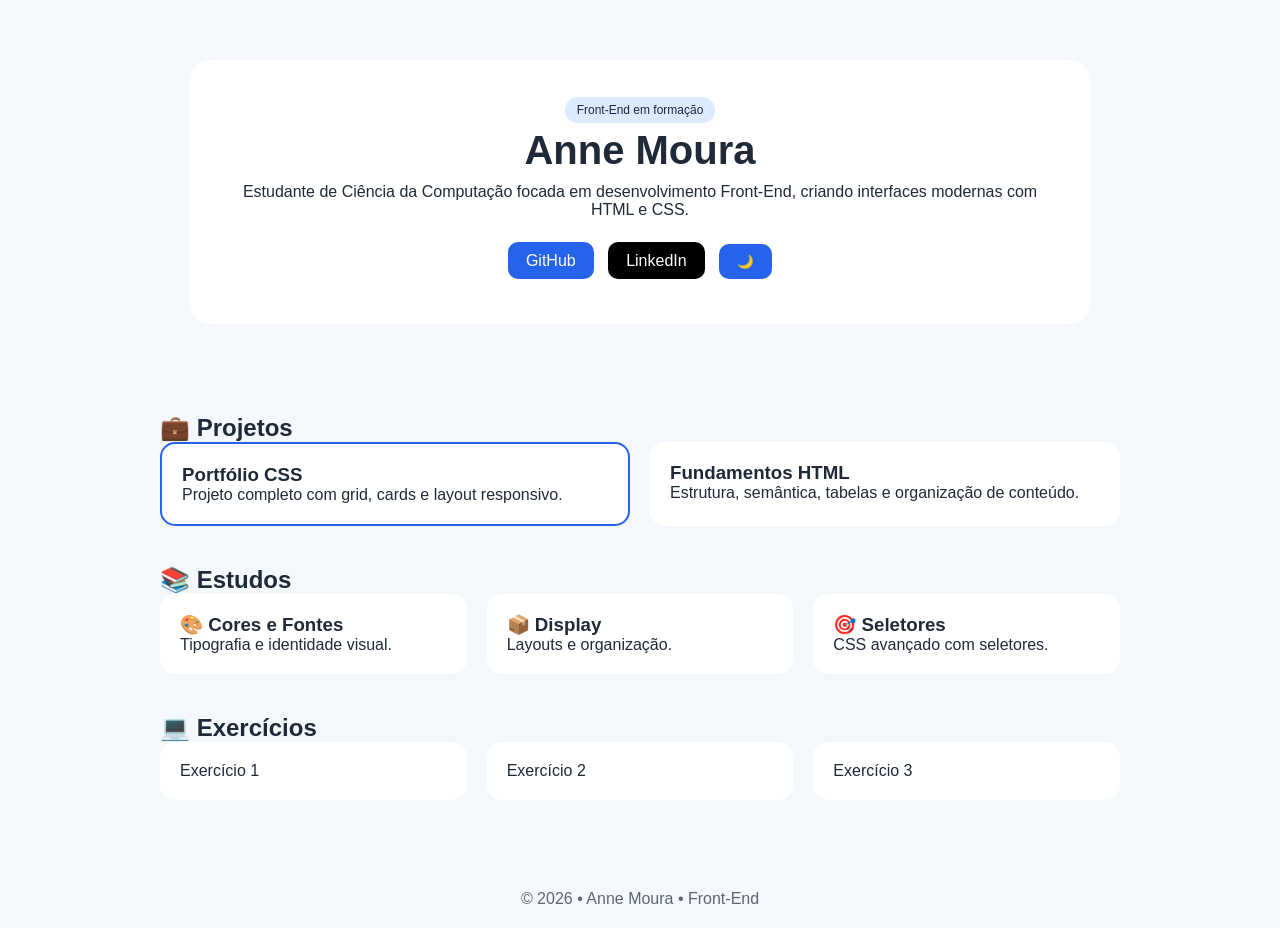
==== commit 40c6f4d5: "upgrade nivel 3 portfolio" ====
--- a/index.html
+++ b/index.html
@@ -3,94 +3,101 @@
 <head>
   <meta charset="UTF-8">
   <meta name="viewport" content="width=device-width, initial-scale=1.0">
-  <title>Portfólio CSS</title>
+
+  <title>Anne Moura | Portfólio Front-End</title>
+  <meta name="description" content="Portfólio de Anne Moura - Desenvolvedora Front-End em formação">
+
   <link rel="stylesheet" href="style.css">
 </head>
+
 <body>
 
   <header>
     <div class="hero">
-      <span class="tag">Projeto de estudo</span>
+      <span class="tag">Front-End em formação</span>
+
       <h1>Anne Moura</h1>
-      <p>Estudante de Ciência da Computação • Front-End em formação</p>
+
+      <p>
+        Estudante de Ciência da Computação focada em desenvolvimento Front-End,
+        criando interfaces modernas com HTML e CSS.
+      </p>
 
       <div class="links">
-        <a href="https://github.com/annemoura" target="_blank" rel="noopener noreferrer" class="btn">GitHub</a>
-        <a href="https://www.linkedin.com/in/anne-moura-4a4567319" target="_blank" rel="noopener noreferrer" class="btn btn-secundario">LinkedIn</a>
+        <a href="https://github.com/annemoura" target="_blank" class="btn">GitHub</a>
+        <a href="https://www.linkedin.com/in/anne-moura-4a4567319" target="_blank" class="btn btn-secundario">LinkedIn</a>
+        <button id="toggleTheme" class="btn">🌙</button>
       </div>
     </div>
   </header>
 
   <main class="container">
 
+    <!-- PROJETOS -->
+    <section class="bloco">
+      <h2>💼 Projetos</h2>
+
+      <div class="cards">
+
+        <a class="card destaque" href="https://annemoura.github.io/Fundamentos-de-CSS/" target="_blank">
+          <h3>Portfólio CSS</h3>
+          <p>Projeto completo com grid, cards e layout responsivo.</p>
+        </a>
+
+        <a class="card" href="https://annemoura.github.io/Fundamentos-html/" target="_blank">
+          <h3>Fundamentos HTML</h3>
+          <p>Estrutura, semântica, tabelas e organização de conteúdo.</p>
+        </a>
+
+      </div>
+    </section>
+
+    <!-- ESTUDOS -->
     <section class="bloco">
       <h2>📚 Estudos</h2>
+
       <div class="cards">
-        <a class="card" href="cores-fontes/index.html" target="_blank" rel="noopener noreferrer">
+        <a class="card" href="cores-fontes/index.html" target="_blank">
           <h3>🎨 Cores e Fontes</h3>
-          <p>Estudos sobre tipografia, paleta de cores e aparência visual.</p>
+          <p>Tipografia e identidade visual.</p>
         </a>
 
-        <a class="card" href="display/index.html" target="_blank" rel="noopener noreferrer">
+        <a class="card" href="display/index.html" target="_blank">
           <h3>📦 Display</h3>
-          <p>Prática com block, inline, inline-block e organização de layout.</p>
+          <p>Layouts e organização.</p>
         </a>
 
-        <a class="card" href="seletores/index.html" target="_blank" rel="noopener noreferrer">
+        <a class="card" href="seletores/index.html" target="_blank">
           <h3>🎯 Seletores</h3>
-          <p>Exemplos de classes, ids, elementos e combinações de seletores.</p>
+          <p>CSS avançado com seletores.</p>
         </a>
       </div>
     </section>
 
+    <!-- EXERCICIOS -->
     <section class="bloco">
       <h2>💻 Exercícios</h2>
+
       <div class="cards">
-        <a class="card" href="exercico-css/exercicio-1/index.html" target="_blank" rel="noopener noreferrer">
-          <h3>Exercício 1</h3>
-          <p>Primeira prática com propriedades CSS.</p>
-        </a>
-
-        <a class="card" href="exercico-css/exercicio-2/index.html" target="_blank" rel="noopener noreferrer">
-          <h3>Exercício 2</h3>
-          <p>Treino de estilização e organização visual.</p>
-        </a>
-
-        <a class="card" href="exercico-css/exercicio-3/index.html" target="_blank" rel="noopener noreferrer">
-          <h3>Exercício 3</h3>
-          <p>Aplicação prática dos conceitos estudados.</p>
-        </a>
-
-        <a class="card" href="exercico-css/exercicio-4/index.html" target="_blank" rel="noopener noreferrer">
-          <h3>Exercício 4</h3>
-          <p>Exercício de reforço com estrutura e estilo.</p>
-        </a>
-
-        <a class="card" href="exercico-css/exercicio-5/index.html" target="_blank" rel="noopener noreferrer">
-          <h3>Exercício 5</h3>
-          <p>Exploração de layout e elementos visuais.</p>
-        </a>
-
-        <a class="card" href="exercico-css/exercicio-6/index.html" target="_blank" rel="noopener noreferrer">
-          <h3>Exercício 6</h3>
-          <p>Prática final reunindo os conceitos principais.</p>
-        </a>
+        <a class="card" href="exercicio-css/exercicio-1/index.html" target="_blank">Exercício 1</a>
+        <a class="card" href="exercicio-css/exercicio-2/index.html" target="_blank">Exercício 2</a>
+        <a class="card" href="exercicio-css/exercicio-3/index.html" target="_blank">Exercício 3</a>
       </div>
-    </section>
-
-    <section class="sobre">
-      <h2>Sobre este projeto</h2>
-      <p>
-        Este portfólio reúne meus estudos de CSS, incluindo tópicos teóricos e
-        exercícios práticos para desenvolver minhas habilidades em front-end.
-      </p>
     </section>
 
   </main>
 
   <footer>
-    <p>© 2026 • Projeto de estudos em CSS • Anne Moura</p>
+    <p>© 2026 • Anne Moura • Front-End</p>
   </footer>
+
+  <script>
+    const btn = document.getElementById("toggleTheme");
+
+    btn.onclick = () => {
+      document.body.classList.toggle("dark");
+    };
+  </script>
 
 </body>
 </html>
--- a/style.css
+++ b/style.css
@@ -1,184 +1,113 @@
+:root {
+  --bg: #f4f7fb;
+  --card: #ffffff;
+  --text: #1f2937;
+  --primary: #2563eb;
+}
+
+body.dark {
+  --bg: #0f172a;
+  --card: #1e293b;
+  --text: #e5e7eb;
+}
+
 * {
   margin: 0;
   padding: 0;
   box-sizing: border-box;
 }
 
-html {
-  scroll-behavior: smooth;
-}
-
 body {
-  font-family: Arial, Helvetica, sans-serif;
-  background: linear-gradient(135deg, #f4f7fb, #e9f0ff);
-  color: #1f2937;
-  line-height: 1.6;
-  min-height: 100vh;
+  font-family: Arial, sans-serif;
+  background: var(--bg);
+  color: var(--text);
+  transition: 0.3s;
 }
 
 header {
-  padding: 70px 20px 50px;
+  padding: 60px 20px;
 }
 
 .hero {
-  max-width: 1000px;
-  margin: 0 auto;
-  background: #ffffff;
+  max-width: 900px;
+  margin: auto;
+  text-align: center;
+  background: var(--card);
+  padding: 40px;
   border-radius: 20px;
-  padding: 40px;
-  box-shadow: 0 10px 30px rgba(0, 0, 0, 0.08);
-  text-align: center;
 }
 
 .tag {
-  display: inline-block;
-  background-color: #dbeafe;
-  color: #1d4ed8;
-  font-size: 14px;
-  font-weight: bold;
-  padding: 8px 14px;
+  background: #dbeafe;
+  padding: 6px 12px;
   border-radius: 999px;
-  margin-bottom: 20px;
+  font-size: 12px;
 }
 
 .hero h1 {
-  font-size: 3rem;
-  color: #111827;
-  margin-bottom: 10px;
-}
-
-.hero p {
-  font-size: 1.1rem;
-  color: #4b5563;
-  margin-bottom: 24px;
+  font-size: 2.5rem;
+  margin: 10px 0;
 }
 
 .links {
-  display: flex;
-  justify-content: center;
-  gap: 16px;
-  flex-wrap: wrap;
+  margin-top: 20px;
 }
 
 .btn {
-  display: inline-block;
-  background: #2563eb;
-  color: #ffffff;
+  background: var(--primary);
+  color: white;
+  padding: 10px 18px;
+  margin: 5px;
+  border-radius: 10px;
   text-decoration: none;
-  padding: 12px 22px;
-  border-radius: 10px;
-  font-weight: bold;
-  transition: 0.25s ease;
+  border: none;
+  cursor: pointer;
+  transition: 0.3s;
 }
 
 .btn:hover {
-  background: #1d4ed8;
-  transform: translateY(-2px);
+  transform: scale(1.05);
 }
 
 .btn-secundario {
-  background: #111827;
-}
-
-.btn-secundario:hover {
-  background: #000000;
+  background: black;
 }
 
 .container {
   max-width: 1000px;
-  margin: 0 auto;
-  padding: 0 20px 40px;
+  margin: auto;
+  padding: 30px 20px;
 }
 
 .bloco {
-  margin-bottom: 50px;
-}
-
-.bloco h2,
-.sobre h2 {
-  font-size: 2rem;
-  color: #111827;
-  margin-bottom: 20px;
+  margin-bottom: 40px;
 }
 
 .cards {
   display: grid;
-  grid-template-columns: repeat(auto-fit, minmax(230px, 1fr));
+  grid-template-columns: repeat(auto-fit, minmax(220px, 1fr));
   gap: 20px;
 }
 
 .card {
-  display: block;
-  background: #ffffff;
-  border: 1px solid #e5e7eb;
-  border-radius: 16px;
-  padding: 22px;
+  background: var(--card);
+  padding: 20px;
+  border-radius: 15px;
   text-decoration: none;
-  color: #1f2937;
-  box-shadow: 0 8px 24px rgba(0, 0, 0, 0.05);
-  transition: transform 0.25s ease, box-shadow 0.25s ease, border-color 0.25s ease;
+  color: var(--text);
+  transition: 0.3s;
 }
 
 .card:hover {
-  transform: translateY(-6px);
-  border-color: #93c5fd;
-  box-shadow: 0 12px 24px rgba(37, 99, 235, 0.12);
+  transform: translateY(-8px) scale(1.02);
 }
 
-.card h3 {
-  color: #1d4ed8;
-  font-size: 1.15rem;
-  margin-bottom: 10px;
-}
-
-.card p {
-  color: #4b5563;
-  font-size: 0.95rem;
-}
-
-.sobre {
-  background: #ffffff;
-  border-left: 6px solid #2563eb;
-  border-radius: 14px;
-  padding: 25px;
-  box-shadow: 0 8px 24px rgba(0, 0, 0, 0.05);
-  margin-bottom: 30px;
-}
-
-.sobre p {
-  color: #374151;
+.destaque {
+  border: 2px solid var(--primary);
 }
 
 footer {
   text-align: center;
-  padding: 24px 20px 40px;
-  color: #6b7280;
-  font-size: 0.95rem;
-}
-
-@media (max-width: 768px) {
-  header {
-    padding: 30px 14px 20px;
-  }
-
-  .hero {
-    padding: 28px 20px;
-  }
-
-  .hero h1 {
-    font-size: 2.2rem;
-  }
-
-  .hero p {
-    font-size: 1rem;
-  }
-
-  .container {
-    padding: 0 14px 30px;
-  }
-
-  .bloco h2,
-  .sobre h2 {
-    font-size: 1.5rem;
-  }
+  padding: 20px;
+  opacity: 0.7;
 }
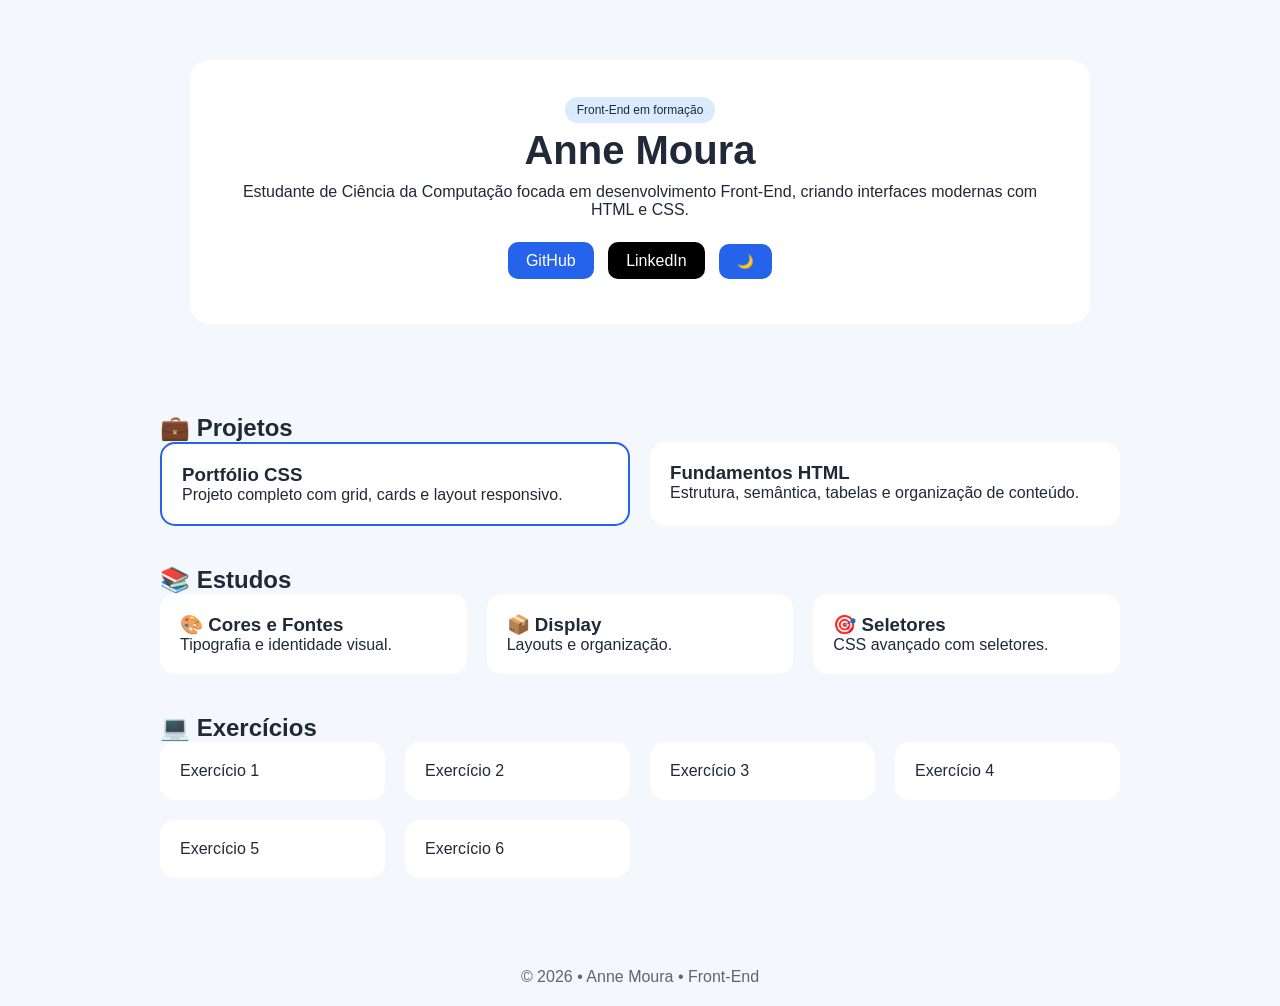
==== commit 866f5926: "atualiza exercicios" ====
--- a/index.html
+++ b/index.html
@@ -79,9 +79,12 @@
       <h2>💻 Exercícios</h2>
 
       <div class="cards">
-        <a class="card" href="exercicio-css/exercicio-1/index.html" target="_blank">Exercício 1</a>
-        <a class="card" href="exercicio-css/exercicio-2/index.html" target="_blank">Exercício 2</a>
-        <a class="card" href="exercicio-css/exercicio-3/index.html" target="_blank">Exercício 3</a>
+        <a class="card" href="exercico-css/exercicio-1/index.html" target="_blank">Exercício 1</a>
+        <a class="card" href="exercico-css/exercicio-2/index.html" target="_blank">Exercício 2</a>
+        <a class="card" href="exercico  -css/exercicio-3/index.html" target="_blank">Exercício 3</a>
+        <a class="card" href="exercico-css/exercicio-4/index.html" target="_blank">Exercício 4</a>
+        <a class="card" href="exercico-css/exercicio-5/index.html" target="_blank">Exercício 5</a>
+        <a class="card" href="exercico-css/exercicio-6/index.html" target="_blank">Exercício 6</a>
       </div>
     </section>
 
